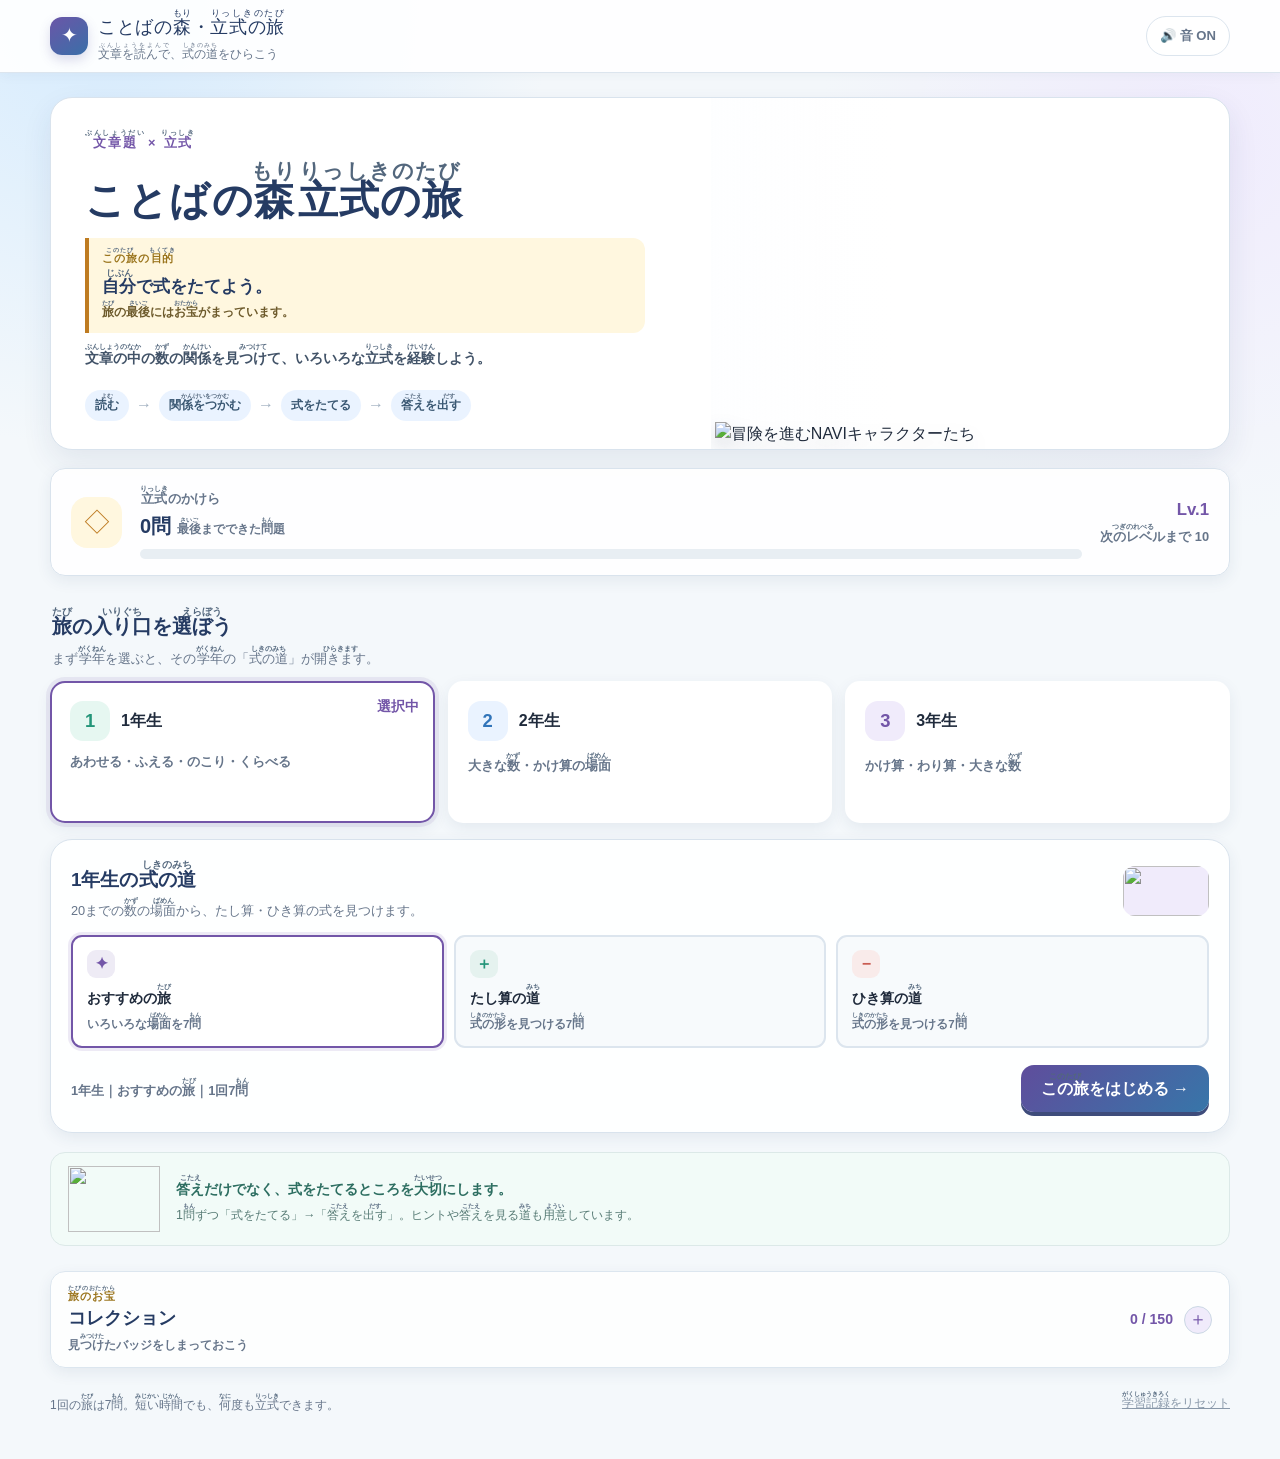
==== index.html @ eb8ca686 "Refresh start screen script cache" ====
<!DOCTYPE html>
<html lang="ja">
<head>
  <meta charset="UTF-8">
  <meta name="viewport" content="width=device-width, initial-scale=1.0">
  <meta name="description" content="文章題を読んで式をたてる、小学生向け算数Web教材">
  <title>ことばの森｜文章題の立式</title>
  <link rel="stylesheet" href="styles.css?v=20261022-8">
</head>
<body>
  <header class="portal-header">
    <div class="portal-header-inner">
      <div class="brand">
        <span class="brand-mark" aria-hidden="true">✦</span>
        <div>
          <p class="brand-title">ことばの森・立式の旅</p>
          <p class="brand-subtitle">文章を読んで、式の道をひらこう</p>
        </div>
      </div>
      <span class="header-spacer"></span>
      <button class="sound-button" id="sound-toggle" type="button" aria-label="音の設定">🔊 音 ON</button>
    </div>
  </header>

  <main class="portal-main">
    <section class="hero" aria-labelledby="hero-title">
      <div class="hero-copy">
        <p class="eyebrow">文章題 × 立式</p>
        <h1 class="hero-title" id="hero-title">ことばの森<br>立式の旅</h1>
        <div class="journey-purpose">
          <span>この旅の目的</span>
          <strong>自分で式をたてよう。</strong>
          <small>旅の最後にはお宝がまっています。</small>
        </div>
        <p class="hero-lead">文章の中の数の関係を見つけて、いろいろな立式を経験しよう。</p>
        <div class="flow" aria-label="学習の流れ">
          <span class="flow-step">読む</span>
          <span class="flow-arrow" aria-hidden="true">→</span>
          <span class="flow-step">関係をつかむ</span>
          <span class="flow-arrow" aria-hidden="true">→</span>
          <span class="flow-step">式をたてる</span>
          <span class="flow-arrow" aria-hidden="true">→</span>
          <span class="flow-step">答えを出す</span>
        </div>
      </div>
      <div class="hero-art" aria-label="冒険を進むNAVIキャラクターたち">
        <img id="hero-art-img" src="https://tt-sensei.github.io/navi-character-/assets/web/fantasy/groups/group-fantasy-adventure.webp" alt="冒険を進むNAVIキャラクターたち">
      </div>
    </section>

    <section class="progress-card" aria-label="学習記録">
      <div class="progress-emblem" aria-hidden="true">◇</div>
      <div>
        <p class="progress-title">立式のかけら</p>
        <p class="progress-number"><span id="solved-count">0</span>問 <small>最後までできた問題</small></p>
        <div class="progress-track" aria-hidden="true"><div class="progress-fill" id="exp-fill"></div></div>
      </div>
      <div class="progress-side"><strong id="level-label">Lv.1</strong><span id="exp-label">次のレベルまで 10</span></div>
    </section>

    <section aria-labelledby="grade-heading">
      <div class="section-heading">
        <div>
          <h2 id="grade-heading">旅の入り口を選ぼう</h2>
          <p>まず学年を選ぶと、その学年の「式の道」が開きます。</p>
        </div>
      </div>
      <div class="grade-grid" id="grade-grid"></div>
      <div class="route-panel" id="route-panel" aria-live="polite"></div>
    </section>

    <section class="journey-note" aria-label="この教材の使い方">
      <img src="https://tt-sensei.github.io/navi-character-/assets/web/fantasy/groups/group-fantasy-training.webp" alt="" aria-hidden="true">
      <div>
        <strong>答えだけでなく、式をたてるところを大切にします。</strong>
        <span>1問ずつ「式をたてる」→「答えを出す」。ヒントや答えを見る道も用意しています。</span>
      </div>
    </section>

    <details class="collection-section" id="collection-section">
      <summary class="collection-summary" id="collection-heading">
        <span class="collection-summary-main">
          <span class="collection-kicker">旅のお宝</span>
          <span class="collection-summary-title">コレクション</span>
          <span class="collection-summary-note">見つけたバッジをしまっておこう</span>
        </span>
        <span class="collection-summary-side">
          <strong class="collection-count"><span id="collection-count">0</span> / <span id="collection-total">150</span></strong>
          <span class="collection-toggle" aria-hidden="true">＋</span>
        </span>
      </summary>
      <div class="collection-content">
        <p class="collection-description">7問の旅をゴールすると、バッジを1つ見つけます。</p>
        <div class="collection-grid" id="collection-grid" aria-live="polite"></div>
      </div>
    </details>

    <footer class="portal-footer">
      <span>1回の旅は7問。短い時間でも、何度も立式できます。</span>
      <button class="danger-link" id="reset-progress" type="button">学習記録をリセット</button>
    </footer>
  </main>

  <script type="module" src="index.js?v=20261022-10"></script>
</body>
</html>
---- styles.css ----
@import url("https://tt-sensei.github.io/edu-effects/css/edu-effects-library.css");

:root {
  --ink: #202b3c;
  --muted: #66758a;
  --line: #dce5ee;
  --paper: #ffffff;
  --paper-soft: #f7fafc;
  --sky: #eaf5ff;
  --navy: #253b63;
  --violet: #7356a8;
  --violet-soft: #f0ebfb;
  --mint: #249579;
  --mint-soft: #e6f7f1;
  --coral: #c95c52;
  --coral-soft: #fff0ee;
  --amber: #be7b21;
  --amber-soft: #fff7df;
  --blue: #3174b9;
  --blue-soft: #eaf3ff;
  --shadow: 0 12px 30px rgba(37, 59, 99, 0.09);
  --shadow-small: 0 5px 15px rgba(37, 59, 99, 0.08);
  --radius-lg: 22px;
  --radius-md: 15px;
  --radius-sm: 11px;
}

* {
  box-sizing: border-box;
}

html {
  min-width: 320px;
  background: #f3f7fa;
}

body {
  margin: 0;
  min-height: 100vh;
  color: var(--ink);
  background:
    radial-gradient(circle at 8% 0%, rgba(197, 228, 255, 0.66), transparent 28rem),
    radial-gradient(circle at 94% 10%, rgba(235, 222, 255, 0.48), transparent 24rem),
    #f4f8fb;
  font-family: "Yu Gothic", "Hiragino Kaku Gothic ProN", Meiryo, sans-serif;
  line-height: 1.55;
}

button,
input {
  font: inherit;
}

button,
a {
  -webkit-tap-highlight-color: transparent;
}

button {
  cursor: pointer;
}

button:focus-visible,
a:focus-visible,
input:focus-visible {
  outline: 3px solid rgba(49, 116, 185, 0.45);
  outline-offset: 3px;
}

img {
  max-width: 100%;
}

.is-hidden {
  display: none !important;
}

.visually-hidden {
  position: absolute !important;
  width: 1px !important;
  height: 1px !important;
  padding: 0 !important;
  margin: -1px !important;
  overflow: hidden !important;
  clip: rect(0, 0, 0, 0) !important;
  white-space: nowrap !important;
  border: 0 !important;
}

/* 共通ヘッダー */
.portal-header,
.quest-header {
  position: relative;
  z-index: 2;
  background: rgba(255, 255, 255, 0.93);
  border-bottom: 1px solid var(--line);
  box-shadow: 0 2px 12px rgba(37, 59, 99, 0.05);
}

.portal-header-inner,
.quest-header-inner {
  width: min(1180px, calc(100% - 28px));
  margin: 0 auto;
  min-height: 72px;
  display: flex;
  align-items: center;
  gap: 18px;
}

.brand {
  display: flex;
  align-items: center;
  gap: 10px;
  color: var(--navy);
}

.brand-mark {
  width: 38px;
  height: 38px;
  display: grid;
  place-items: center;
  border-radius: 12px;
  color: #fff;
  background: linear-gradient(145deg, #6b56a8, #3a6fa8);
  box-shadow: 0 5px 12px rgba(80, 73, 157, 0.2);
  font-size: 1.25rem;
}

.brand-title {
  margin: 0;
  font-size: 1.12rem;
  letter-spacing: 0.04em;
}

.brand-subtitle {
  margin: 1px 0 0;
  color: var(--muted);
  font-size: 0.72rem;
}

.header-spacer {
  flex: 1;
}

.sound-button,
.text-link-button {
  display: inline-flex;
  align-items: center;
  justify-content: center;
  min-height: 40px;
  border: 1px solid var(--line);
  border-radius: 999px;
  padding: 7px 13px;
  color: var(--muted);
  background: #fff;
  font-size: 0.82rem;
  font-weight: 700;
}

.sound-button:hover,
.text-link-button:hover {
  border-color: #a8bfd9;
  color: var(--navy);
  background: var(--blue-soft);
}

/* トップ */
.portal-main {
  width: min(1180px, calc(100% - 28px));
  margin: 0 auto;
  padding: 24px 0 42px;
}

.hero {
  min-height: 270px;
  display: grid;
  grid-template-columns: minmax(0, 1.12fr) minmax(310px, 0.88fr);
  overflow: hidden;
  border: 1px solid #d9e3ed;
  border-radius: var(--radius-lg);
  background: var(--paper);
  box-shadow: var(--shadow);
}

.hero-copy {
  padding: 31px 34px 28px;
  align-self: center;
}

.eyebrow {
  margin: 0 0 8px;
  color: var(--violet);
  font-size: 0.8rem;
  font-weight: 900;
  letter-spacing: 0.13em;
}

.hero-title {
  margin: 0;
  color: var(--navy);
  font-size: clamp(1.8rem, 3.1vw, 2.65rem);
  line-height: 1.25;
  letter-spacing: 0.03em;
}

.journey-purpose {
  display: grid;
  gap: 1px;
  max-width: 560px;
  margin-top: 13px;
  padding: 9px 13px 10px;
  border-left: 4px solid var(--amber);
  border-radius: 0 12px 12px 0;
  background: var(--amber-soft);
}

.journey-purpose span {
  color: #9a741c;
  font-size: 0.7rem;
  font-weight: 900;
  letter-spacing: 0.08em;
}

.journey-purpose strong {
  color: var(--navy);
  font-size: 1.05rem;
  line-height: 1.35;
}

.journey-purpose small {
  color: #6d5a2b;
  font-size: 0.78rem;
  font-weight: 800;
}

.hero-lead {
  max-width: 600px;
  margin: 10px 0 0;
  color: #425368;
  font-size: 0.9rem;
  font-weight: 700;
}

.flow {
  display: flex;
  flex-wrap: wrap;
  align-items: center;
  gap: 7px;
  margin-top: 21px;
}

.flow-step {
  padding: 6px 10px;
  border-radius: 999px;
  color: #3a5873;
  background: var(--blue-soft);
  font-size: 0.78rem;
  font-weight: 800;
}

.flow-arrow {
  color: #a1b0c0;
  font-weight: 900;
}

.hero-art {
  position: relative;
  min-height: 270px;
  display: grid;
  place-items: end center;
  overflow: hidden;
  background:
    linear-gradient(90deg, rgba(255, 255, 255, 0.18), transparent 28%),
    url("https://tt-sensei.github.io/navi-character-/assets/web/fantasy/backgrounds/forest.webp") center / cover;
}

.hero-art::after {
  content: "";
  position: absolute;
  inset: 0;
  background: linear-gradient(90deg, rgba(250, 252, 255, 0.3), transparent 36%);
  pointer-events: none;
}

.hero-art img {
  position: relative;
  z-index: 1;
  width: min(100%, 510px);
  height: auto;
  margin: 0 auto 3px;
  object-fit: contain;
  filter: drop-shadow(0 9px 9px rgba(41, 58, 85, 0.18));
}

.progress-card {
  display: grid;
  grid-template-columns: auto minmax(0, 1fr) auto;
  align-items: center;
  gap: 18px;
  margin-top: 18px;
  padding: 16px 20px;
  border: 1px solid #d9e3ed;
  border-radius: var(--radius-md);
  background: rgba(255, 255, 255, 0.93);
  box-shadow: var(--shadow-small);
}

.progress-emblem {
  width: 51px;
  height: 51px;
  display: grid;
  place-items: center;
  border-radius: 16px;
  color: var(--amber);
  background: var(--amber-soft);
  font-size: 1.65rem;
}

.progress-title {
  margin: 0;
  font-size: 0.82rem;
  color: var(--muted);
  font-weight: 800;
}

.progress-number {
  margin: 1px 0 0;
  color: var(--navy);
  font-size: 1.25rem;
  font-weight: 900;
}

.progress-number small {
  color: var(--muted);
  font-size: 0.75rem;
  font-weight: 700;
}

.progress-track {
  height: 10px;
  margin-top: 7px;
  overflow: hidden;
  border-radius: 99px;
  background: #e8eef3;
}

.progress-fill {
  height: 100%;
  width: 0;
  border-radius: inherit;
  background: linear-gradient(90deg, #57b995, #6f9ddb);
  transition: width 0.35s ease;
}

.progress-side {
  min-width: 104px;
  color: var(--muted);
  text-align: right;
  font-size: 0.8rem;
  font-weight: 700;
}

.progress-side strong {
  display: block;
  color: var(--violet);
  font-size: 1.05rem;
}

.collection-section {
  margin-top: 25px;
  overflow: hidden;
  border: 1px solid #dce6ef;
  border-radius: var(--radius-md);
  background: rgba(255, 255, 255, 0.86);
  box-shadow: var(--shadow-small);
}

.collection-summary {
  display: flex;
  align-items: center;
  justify-content: space-between;
  gap: 15px;
  min-height: 72px;
  padding: 13px 17px;
  cursor: pointer;
  list-style: none;
  user-select: none;
}

.collection-summary::-webkit-details-marker {
  display: none;
}

.collection-summary::marker {
  content: "";
}

.collection-summary:hover {
  background: #fbfdff;
}

.collection-summary-main {
  display: grid;
  min-width: 0;
}

.collection-kicker {
  color: #9a741c;
  font-size: 0.68rem;
  font-weight: 900;
  letter-spacing: 0.08em;
}

.collection-summary-title {
  color: var(--navy);
  font-size: 1.12rem;
  font-weight: 900;
}

.collection-summary-note {
  overflow: hidden;
  color: var(--muted);
  font-size: 0.74rem;
  font-weight: 700;
  text-overflow: ellipsis;
  white-space: nowrap;
}

.collection-summary-side {
  display: inline-flex;
  align-items: center;
  flex: 0 0 auto;
  gap: 11px;
}

.collection-count {
  color: var(--violet);
  font-size: 0.88rem;
  white-space: nowrap;
}

.collection-toggle {
  display: grid;
  width: 28px;
  height: 28px;
  place-items: center;
  border: 1px solid #cbd8e4;
  border-radius: 50%;
  color: var(--violet);
  background: var(--violet-soft);
  font-size: 1.1rem;
  line-height: 1;
  transition: transform 0.18s ease, background 0.18s ease;
}

.collection-section[open] .collection-toggle {
  transform: rotate(45deg);
  background: #fff;
}

.collection-content {
  padding: 0 14px 14px;
  border-top: 1px solid #e6edf3;
}

.collection-description {
  margin: 11px 3px 0;
  color: var(--muted);
  font-size: 0.78rem;
  font-weight: 700;
}

.collection-grid {
  display: grid;
  grid-template-columns: repeat(10, minmax(0, 1fr));
  gap: 8px;
  max-height: 410px;
  overflow: auto;
  padding: 10px;
  border: 1px solid #dce6ef;
  border-radius: var(--radius-md);
  background: rgba(255, 255, 255, 0.72);
}

.collection-badge-card {
  min-width: 0;
  padding: 5px 3px 6px;
  border: 1px solid transparent;
  border-radius: 10px;
  background: rgba(255, 255, 255, 0.8);
  text-align: center;
}

.collection-badge-card.is-found {
  border-color: #ead99a;
  background: #fffdf4;
}

.collection-badge-frame {
  display: grid;
  width: 100%;
  aspect-ratio: 1;
  place-items: center;
  border-radius: 50%;
  color: #bdc8d2;
  background: #edf2f6;
  font-size: 1.25rem;
  font-weight: 900;
}

.collection-badge-card.is-found .collection-badge-frame {
  background: #fff7d9;
}

.collection-badge-frame img {
  width: 100%;
  height: 100%;
  object-fit: contain;
}

.collection-badge-card strong,
.collection-badge-card small {
  display: block;
  overflow: hidden;
  text-overflow: ellipsis;
  white-space: nowrap;
}

.collection-badge-card strong {
  margin-top: 4px;
  color: var(--navy);
  font-size: 0.67rem;
}

.collection-badge-card small {
  margin-top: 1px;
  color: var(--muted);
  font-size: 0.57rem;
  font-weight: 800;
}

.section-heading {
  display: flex;
  align-items: end;
  justify-content: space-between;
  gap: 15px;
  margin: 30px 2px 12px;
}

.section-heading h2 {
  margin: 0;
  color: var(--navy);
  font-size: 1.25rem;
}

.section-heading p {
  margin: 3px 0 0;
  color: var(--muted);
  font-size: 0.82rem;
}

.grade-grid {
  display: grid;
  grid-template-columns: repeat(3, minmax(0, 1fr));
  gap: 13px;
}

.grade-card {
  position: relative;
  display: flex;
  flex-direction: column;
  min-height: 142px;
  padding: 18px;
  border: 2px solid transparent;
  border-radius: var(--radius-md);
  color: var(--ink);
  background: #fff;
  box-shadow: var(--shadow-small);
  text-align: left;
  transition: transform 0.16s ease, border-color 0.16s ease, box-shadow 0.16s ease;
}

.grade-card:hover {
  transform: translateY(-2px);
  box-shadow: var(--shadow);
}

.grade-card.is-selected {
  border-color: var(--violet);
  box-shadow: 0 0 0 4px rgba(115, 86, 168, 0.1), var(--shadow-small);
}

.grade-card[data-color="mint"] .grade-number {
  color: var(--mint);
  background: var(--mint-soft);
}

.grade-card[data-color="blue"] .grade-number {
  color: var(--blue);
  background: var(--blue-soft);
}

.grade-card[data-color="violet"] .grade-number {
  color: var(--violet);
  background: var(--violet-soft);
}

.grade-top {
  display: flex;
  align-items: center;
  gap: 11px;
}

.grade-number {
  width: 40px;
  height: 40px;
  display: grid;
  place-items: center;
  border-radius: 13px;
  font-size: 1.15rem;
  font-weight: 900;
}

.grade-card h3 {
  margin: 0;
  font-size: 1.1rem;
}

.grade-card p {
  margin: 11px 0 0;
  color: var(--muted);
  font-size: 0.82rem;
  font-weight: 700;
}

.grade-check {
  position: absolute;
  top: 13px;
  right: 14px;
  color: var(--violet);
  font-size: 0.85rem;
  font-weight: 900;
  opacity: 0;
}

.grade-card.is-selected .grade-check {
  opacity: 1;
}

.route-panel {
  margin-top: 16px;
  padding: 20px;
  border: 1px solid #d9e3ed;
  border-radius: var(--radius-lg);
  background: rgba(255, 255, 255, 0.94);
  box-shadow: var(--shadow-small);
}

.route-panel-head {
  display: flex;
  align-items: center;
  justify-content: space-between;
  gap: 18px;
  margin-bottom: 14px;
}

.route-panel-head h2 {
  margin: 0;
  color: var(--navy);
  font-size: 1.18rem;
}

.route-panel-head p {
  margin: 3px 0 0;
  color: var(--muted);
  font-size: 0.8rem;
}

.route-map-mark {
  flex: 0 0 auto;
  width: 86px;
  height: 50px;
  overflow: hidden;
  border-radius: 12px;
  background: var(--violet-soft);
}

.route-map-mark img {
  width: 100%;
  height: 100%;
  object-fit: contain;
}

.route-grid {
  display: grid;
  grid-template-columns: repeat(3, minmax(0, 1fr));
  gap: 10px;
}

.route-card {
  min-height: 87px;
  padding: 13px 14px;
  border: 2px solid var(--line);
  border-radius: var(--radius-sm);
  color: var(--ink);
  background: var(--paper-soft);
  text-align: left;
  transition: border-color 0.15s ease, background 0.15s ease, transform 0.15s ease;
}

.route-card:hover {
  transform: translateY(-1px);
  border-color: #b9c9da;
}

.route-card.is-selected {
  border-color: var(--route-color, var(--violet));
  background: #fff;
  box-shadow: 0 0 0 3px color-mix(in srgb, var(--route-color, var(--violet)) 12%, transparent);
}

.route-card[data-color="mint"] { --route-color: var(--mint); }
.route-card[data-color="coral"] { --route-color: var(--coral); }
.route-card[data-color="violet"] { --route-color: var(--violet); }
.route-card[data-color="amber"] { --route-color: var(--amber); }
.route-card[data-color="blue"] { --route-color: var(--blue); }

.route-icon {
  display: inline-grid;
  width: 28px;
  height: 28px;
  place-items: center;
  margin-bottom: 5px;
  border-radius: 9px;
  color: var(--route-color, var(--violet));
  background: color-mix(in srgb, var(--route-color, var(--violet)) 12%, white);
  font-size: 1rem;
  font-weight: 900;
}

.route-card strong {
  display: block;
  font-size: 0.9rem;
}

.route-card small {
  display: block;
  margin-top: 2px;
  color: var(--muted);
  font-size: 0.72rem;
  font-weight: 700;
}

.route-actions {
  display: flex;
  align-items: center;
  justify-content: space-between;
  gap: 12px;
  margin-top: 17px;
}

.route-selected-note {
  color: var(--muted);
  font-size: 0.8rem;
  font-weight: 700;
}

.primary-button,
.secondary-button {
  min-height: 47px;
  border-radius: 13px;
  padding: 10px 20px;
  font-weight: 900;
  transition: transform 0.12s ease, box-shadow 0.12s ease, opacity 0.12s ease;
}

.primary-button {
  border: 0;
  color: #fff;
  background: linear-gradient(135deg, #5f4d9c, #3776a9);
  box-shadow: 0 4px 0 #3e4c7b;
}

.primary-button:hover {
  box-shadow: 0 6px 12px rgba(64, 78, 138, 0.22);
}

.primary-button:active,
.secondary-button:active {
  transform: translateY(2px);
}

.secondary-button {
  border: 1px solid var(--line);
  color: var(--navy);
  background: #fff;
}

.secondary-button:hover {
  border-color: #a8bfd9;
  background: var(--blue-soft);
}

.journey-note {
  display: grid;
  grid-template-columns: auto 1fr;
  align-items: center;
  gap: 16px;
  margin-top: 19px;
  padding: 13px 17px;
  border: 1px solid #dce9e8;
  border-radius: var(--radius-md);
  background: #f2fbf8;
}

.journey-note img {
  width: 92px;
  height: 66px;
  object-fit: contain;
}

.journey-note strong {
  display: block;
  color: #2d6e61;
  font-size: 0.9rem;
}

.journey-note span {
  display: block;
  margin-top: 2px;
  color: #577b75;
  font-size: 0.78rem;
}

.portal-footer {
  display: flex;
  align-items: center;
  justify-content: space-between;
  gap: 15px;
  margin-top: 22px;
  color: var(--muted);
  font-size: 0.75rem;
}

.empty-state {
  width: min(680px, 100%);
  margin: 30px auto;
}

.empty-state .secondary-button {
  display: inline-flex;
  margin-top: 18px;
  color: var(--navy);
  text-decoration: none;
}

.danger-link {
  border: 0;
  padding: 4px 0;
  color: #8998a9;
  background: transparent;
  font-size: 0.75rem;
  text-decoration: underline;
}

.danger-link:hover {
  color: var(--coral);
}

/* 問題画面 */
.quest-page {
  background:
    radial-gradient(circle at 8% 3%, rgba(208, 236, 255, 0.58), transparent 23rem),
    #f4f8fb;
}

.quest-header-inner {
  min-height: 65px;
}

.quest-home {
  display: inline-grid;
  width: 40px;
  height: 40px;
  place-items: center;
  flex: 0 0 auto;
  border: 1px solid var(--line);
  border-radius: 12px;
  color: var(--navy);
  background: #fff;
  text-decoration: none;
  font-size: 1.1rem;
}

.quest-home:hover {
  background: var(--blue-soft);
}

.quest-heading {
  min-width: 0;
}

.quest-heading .eyebrow {
  margin: 0;
  font-size: 0.66rem;
}

.quest-heading h1 {
  margin: 0;
  color: var(--navy);
  font-size: 1.05rem;
  line-height: 1.25;
}

.quest-progress {
  display: flex;
  align-items: center;
  gap: 10px;
  margin-left: auto;
}

.quest-progress-label {
  color: var(--muted);
  font-size: 0.77rem;
  font-weight: 900;
  white-space: nowrap;
}

.quest-progress-track {
  width: 130px;
  height: 8px;
  overflow: hidden;
  border-radius: 99px;
  background: #e5ebf1;
}

.quest-progress-fill {
  width: 0;
  height: 100%;
  border-radius: inherit;
  background: linear-gradient(90deg, #66b9a0, #6c80bd);
  transition: width 0.25s ease;
}

.quest-main {
  width: min(1180px, calc(100% - 28px));
  margin: 0 auto;
  padding: 17px 0 30px;
}

.quest-layout {
  display: grid;
  grid-template-columns: minmax(0, 1.07fr) minmax(380px, 0.93fr);
  align-items: start;
  gap: 17px;
}

.problem-column,
.work-column {
  min-width: 0;
}

.scene-card {
  position: relative;
  min-height: 455px;
  overflow: hidden;
  padding: 16px;
  border: 1px solid #d7e2ec;
  border-radius: var(--radius-lg);
  background: #edf4f8;
  box-shadow: var(--shadow);
}

.scene-backdrop {
  position: absolute;
  inset: 0;
  background: center / cover no-repeat;
  opacity: 0.72;
}

.scene-backdrop::after {
  content: "";
  position: absolute;
  inset: 0;
  background: linear-gradient(180deg, rgba(245, 250, 255, 0.2), rgba(245, 250, 255, 0.82) 68%, rgba(245, 250, 255, 0.95));
}

.scene-content {
  position: relative;
  z-index: 1;
  display: flex;
  min-height: 421px;
  flex-direction: column;
}

.scene-top {
  display: flex;
  align-items: center;
  justify-content: space-between;
  gap: 10px;
}

.stage-pill,
.type-pill {
  display: inline-flex;
  align-items: center;
  min-height: 28px;
  padding: 4px 10px;
  border-radius: 999px;
  color: var(--navy);
  background: rgba(255, 255, 255, 0.86);
  box-shadow: 0 2px 6px rgba(37, 59, 99, 0.08);
  font-size: 0.75rem;
  font-weight: 900;
}

.type-pill {
  color: var(--violet);
}

.read-label {
  margin: auto 0 6px;
  color: #4c6173;
  font-size: 0.77rem;
  font-weight: 900;
  letter-spacing: 0.05em;
}

.problem-copy {
  padding: 21px 22px 22px;
  border: 1px solid rgba(218, 228, 237, 0.94);
  border-radius: 17px;
  background: rgba(255, 255, 255, 0.95);
  box-shadow: 0 7px 18px rgba(37, 59, 99, 0.09);
}

.problem-copy h2 {
  margin: 0;
  color: var(--muted);
  font-size: 0.76rem;
  letter-spacing: 0.07em;
}

.question-text {
  margin: 12px 0 0;
  color: var(--ink);
  font-size: clamp(1.15rem, 2.05vw, 1.55rem);
  font-weight: 900;
  line-height: 1.85;
  letter-spacing: 0.02em;
  white-space: pre-wrap;
}

.scene-tip {
  margin: 13px 2px 0;
  color: #63778b;
  font-size: 0.78rem;
  font-weight: 700;
}

.navi-help-card {
  display: grid;
  grid-template-columns: 116px minmax(0, 1fr);
  align-items: center;
  gap: 13px;
  min-height: 124px;
  margin-top: 12px;
  padding: 7px 15px 7px 7px;
  border: 1px solid #dce6ef;
  border-radius: var(--radius-md);
  background: linear-gradient(110deg, rgba(255, 255, 255, 0.96), rgba(245, 241, 255, 0.96));
  box-shadow: var(--shadow-small);
}

.navi-help-card img {
  width: 116px;
  height: 116px;
  align-self: center;
  object-fit: contain;
}

.navi-help-copy {
  min-width: 0;
}

.navi-help-copy small {
  display: block;
  color: var(--violet);
  font-size: 0.68rem;
  font-weight: 900;
  letter-spacing: 0.08em;
}

.navi-help-copy p {
  margin: 2px 0 0;
  color: #41556a;
  font-size: 0.82rem;
  font-weight: 800;
}

.hint-trigger {
  display: inline-flex;
  align-items: center;
  gap: 7px;
  min-height: 38px;
  margin-top: 8px;
  padding: 7px 13px 7px 9px;
  border: 2px solid #d9b34e;
  border-radius: 999px;
  color: #654d15;
  background: #fff5cd;
  box-shadow: 0 4px 0 #ecd990;
  font-size: 0.82rem;
  font-weight: 900;
  cursor: pointer;
  transition: transform 140ms ease, box-shadow 140ms ease, background 140ms ease;
}

.hint-trigger:hover {
  background: #ffefb4;
  transform: translateY(-1px);
  box-shadow: 0 5px 0 #ecd990;
}

.hint-trigger:active {
  transform: translateY(2px);
  box-shadow: 0 2px 0 #ecd990;
}

.hint-trigger:focus-visible {
  outline: 3px solid rgba(73, 111, 190, 0.4);
  outline-offset: 3px;
}

.hint-trigger-icon {
  display: inline-grid;
  width: 24px;
  height: 24px;
  place-items: center;
  border-radius: 50%;
  background: #fff;
  font-size: 0.92rem;
}

.hint-trigger strong {
  color: #8b5f0f;
  font-size: 0.98rem;
}

.hint-trigger > span:last-child {
  color: #7b6a3d;
  font-size: 0.7rem;
  font-weight: 800;
}

.step-card {
  padding: 17px 18px;
  border: 2px solid #dce5ee;
  border-radius: var(--radius-md);
  background: #fff;
  box-shadow: var(--shadow-small);
}

.step-card + .step-card {
  margin-top: 11px;
}

.step-card.is-active {
  border-color: #9b89ca;
}

.step-card.is-done {
  border-color: #7fc6ad;
  background: #fbfffd;
}

.step-card.is-locked {
  opacity: 0.56;
}

.step-head {
  display: flex;
  align-items: center;
  gap: 10px;
}

.step-number {
  width: 30px;
  height: 30px;
  display: grid;
  place-items: center;
  border-radius: 10px;
  color: var(--violet);
  background: var(--violet-soft);
  font-size: 0.85rem;
  font-weight: 900;
}

.step-card.is-done .step-number {
  color: var(--mint);
  background: var(--mint-soft);
}

.step-head h2 {
  margin: 0;
  color: var(--navy);
  font-size: 1rem;
}

.step-head p {
  margin: 1px 0 0;
  color: var(--muted);
  font-size: 0.74rem;
  font-weight: 700;
}

.formula-builder {
  display: grid;
  grid-template-columns: minmax(85px, 1fr) minmax(150px, 1.55fr) minmax(85px, 1fr);
  align-items: center;
  gap: 10px;
  margin-top: 15px;
}

.number-input,
.answer-input {
  width: 100%;
  min-width: 0;
  min-height: 52px;
  border: 2px solid #cbd8e4;
  border-radius: 12px;
  color: var(--navy);
  background: #fff;
  font-size: 1.45rem;
  font-weight: 900;
  text-align: center;
}

.number-input::placeholder,
.answer-input::placeholder {
  color: #b5c1cc;
}

.number-input:disabled {
  color: #3e6d5e;
  border-color: #a9d9c7;
  background: #f1fbf6;
}

.operator-grid {
  display: grid;
  grid-template-columns: repeat(4, minmax(0, 1fr));
  gap: 6px;
}

.operator-button {
  min-height: 43px;
  border: 2px solid #d4deea;
  border-radius: 10px;
  color: var(--navy);
  background: var(--paper-soft);
  font-size: 1.2rem;
  font-weight: 900;
}

.operator-button:hover {
  border-color: #a9bbd1;
  background: var(--blue-soft);
}

.operator-button.is-selected {
  border-color: var(--violet);
  color: #fff;
  background: var(--violet);
}

.operator-button:disabled {
  cursor: default;
}

.formula-equals {
  margin: 12px 0 0;
  color: var(--muted);
  font-size: 0.78rem;
  font-weight: 800;
}

.formula-answer-view {
  display: inline-flex;
  align-items: center;
  gap: 7px;
  margin-top: 6px;
  padding: 7px 10px;
  border-radius: 9px;
  color: var(--navy);
  background: #f4f7fb;
  font-size: 1.05rem;
  font-weight: 900;
}

.step-action {
  width: 100%;
  min-height: 46px;
  margin-top: 13px;
  border: 0;
  border-radius: 12px;
  color: #fff;
  background: linear-gradient(135deg, #5d4a98, #3976a8);
  box-shadow: 0 3px 0 #3e4c7b;
  font-weight: 900;
}

.step-action:hover {
  filter: brightness(1.04);
}

.step-action:active {
  transform: translateY(2px);
  box-shadow: 0 1px 0 #3e4c7b;
}

.answer-row {
  display: grid;
  grid-template-columns: 1fr auto;
  align-items: center;
  gap: 10px;
  margin-top: 14px;
}

.answer-row .answer-input {
  text-align: left;
  padding: 0 14px;
}

.answer-row .step-action {
  width: auto;
  min-width: 128px;
  margin-top: 0;
}

.answer-help-trigger {
  display: block;
  width: 100%;
  margin-top: 10px;
  padding: 9px 12px;
  border: 1px dashed #9b89ca;
  border-radius: 10px;
  color: #65518d;
  background: #f7f3ff;
  font-size: 0.78rem;
  font-weight: 900;
  cursor: pointer;
}

.answer-help-trigger:hover {
  background: #eee8ff;
}

.answer-help-trigger:focus-visible {
  outline: 3px solid rgba(73, 111, 190, 0.4);
  outline-offset: 2px;
}

.feedback {
  min-height: 0;
  margin-top: 11px;
  padding: 0;
  border-radius: 11px;
  font-size: 0.84rem;
  font-weight: 900;
}

.feedback:not(:empty) {
  padding: 10px 12px;
}

.feedback.correct {
  color: #236c54;
  background: var(--mint-soft);
}

.feedback.wrong {
  color: #a74640;
  background: var(--coral-soft);
}

.feedback.info {
  color: #6a5b26;
  background: var(--amber-soft);
}

.hint-box {
  margin-top: 10px;
  padding: 12px;
  border: 1px dashed #e0bd69;
  border-radius: 11px;
  color: #6d5a2b;
  background: #fffaf0;
  font-size: 0.8rem;
  font-weight: 700;
}

.hint-box strong {
  display: block;
  margin-bottom: 4px;
  color: #987021;
}

.hint-keywords {
  display: flex;
  flex-wrap: wrap;
  gap: 5px;
  margin-top: 6px;
}

.hint-keywords span {
  padding: 3px 7px;
  border-radius: 999px;
  color: #895f17;
  background: #ffedb9;
  font-size: 0.72rem;
}

.answer-reveal {
  margin-top: 10px;
  padding: 11px 12px;
  border-radius: 11px;
  color: #38566b;
  background: #edf6fd;
  font-size: 0.82rem;
  font-weight: 800;
}

.answer-reveal strong {
  color: var(--navy);
}

.escape-row {
  display: flex;
  align-items: center;
  justify-content: space-between;
  flex-wrap: wrap;
  gap: 7px 14px;
  margin-top: 11px;
}

.quiet-button {
  border: 0;
  padding: 6px 0;
  color: var(--muted);
  background: transparent;
  font-size: 0.76rem;
  font-weight: 800;
  text-decoration: underline;
}

.quiet-button:hover {
  color: var(--violet);
}

.session-note {
  color: var(--muted);
  font-size: 0.72rem;
  font-weight: 700;
}

/* 結果 */
.result-overlay {
  position: fixed;
  inset: 0;
  z-index: 20;
  display: grid;
  place-items: center;
  padding: 20px;
  background: rgba(31, 45, 67, 0.48);
}

.result-panel {
  width: min(560px, 100%);
  max-height: min(720px, calc(100vh - 40px));
  overflow: auto;
  padding: 23px;
  border: 1px solid #d7e1ea;
  border-radius: var(--radius-lg);
  background: #fff;
  box-shadow: 0 24px 60px rgba(22, 39, 68, 0.2);
  text-align: center;
}

.result-art {
  height: 145px;
  overflow: hidden;
  border-radius: 15px;
  background:
    url("https://tt-sensei.github.io/navi-character-/assets/web/fantasy/backgrounds/grassland.webp") center / cover;
}

.result-art img {
  width: min(100%, 370px);
  height: 100%;
  object-fit: contain;
}

.result-panel h2 {
  margin: 17px 0 3px;
  color: var(--navy);
  font-size: 1.4rem;
}

.result-panel > p {
  margin: 0;
  color: var(--muted);
  font-size: 0.84rem;
  font-weight: 700;
}

.collection-reward {
  margin: 16px 0 3px;
  padding: 11px 13px;
  border: 1px solid #ead99a;
  border-radius: 14px;
  background: linear-gradient(135deg, #fffdf1, #fff7d6);
  text-align: left;
}

.collection-reward-label {
  margin: 0 0 7px;
  color: #9a741c;
  font-size: 0.7rem;
  font-weight: 900;
  letter-spacing: 0.08em;
}

.collection-reward-content {
  display: grid;
  grid-template-columns: 88px minmax(0, 1fr);
  align-items: center;
  gap: 12px;
}

.collection-badge-large {
  display: grid;
  width: 88px;
  height: 88px;
  place-items: center;
  border-radius: 50%;
  color: #b78b25;
  background: #fff;
  box-shadow: 0 4px 12px rgba(154, 116, 28, 0.16);
  font-size: 2rem;
  font-weight: 900;
}

.collection-badge-large img {
  width: 100%;
  height: 100%;
  object-fit: contain;
}

.collection-reward-content strong {
  display: block;
  color: var(--navy);
  font-size: 1rem;
}

.collection-reward-content p {
  margin: 4px 0 0;
  color: #6d5a2b;
  font-size: 0.76rem;
  font-weight: 800;
  line-height: 1.55;
}

.result-stats {
  display: grid;
  grid-template-columns: repeat(3, 1fr);
  gap: 8px;
  margin: 17px 0;
}

.result-stat {
  padding: 10px 5px;
  border-radius: 11px;
  background: var(--paper-soft);
}

.result-stat strong {
  display: block;
  color: var(--violet);
  font-size: 1.3rem;
}

.result-stat span {
  color: var(--muted);
  font-size: 0.7rem;
  font-weight: 800;
}

.result-message {
  margin: 0 0 15px;
  padding: 10px 12px;
  border-radius: 10px;
  color: #3d5c70;
  background: var(--blue-soft);
  font-size: 0.8rem;
  font-weight: 800;
}

.result-actions {
  display: grid;
  grid-template-columns: 1fr 1fr;
  gap: 9px;
}

@media (max-width: 900px) {
  .hero {
    grid-template-columns: minmax(0, 1fr) minmax(270px, 0.8fr);
  }

  .hero-copy {
    padding: 25px 25px 23px;
  }

  .quest-layout {
    grid-template-columns: minmax(0, 1fr) minmax(350px, 0.92fr);
  }

  .scene-card {
    min-height: 440px;
  }
}

@media (max-width: 760px) {
  .portal-header-inner,
  .quest-header-inner,
  .portal-main,
  .quest-main {
    width: min(100% - 20px, 620px);
  }

  .portal-header-inner,
  .quest-header-inner {
    min-height: 62px;
    gap: 10px;
  }

  .brand-subtitle {
    display: none;
  }

  .hero {
    display: block;
  }

  .hero-copy {
    padding: 23px 21px 21px;
  }

  .hero-art {
    min-height: 174px;
  }

  .hero-art img {
    width: min(100%, 350px);
  }

  .progress-card {
    grid-template-columns: auto minmax(0, 1fr);
    gap: 12px;
    padding: 13px 14px;
  }

  .progress-side {
    grid-column: 2;
    min-width: 0;
    text-align: left;
  }

  .grade-grid,
  .route-grid {
    grid-template-columns: 1fr;
  }

  .collection-grid {
    grid-template-columns: repeat(5, minmax(0, 1fr));
    max-height: 360px;
  }

  .grade-card {
    min-height: 102px;
  }

  .route-panel-head {
    align-items: start;
  }

  .route-map-mark {
    width: 72px;
    height: 43px;
  }

  .route-actions {
    align-items: stretch;
    flex-direction: column;
  }

  .route-actions .primary-button {
    width: 100%;
  }

  .journey-note {
    grid-template-columns: 72px 1fr;
  }

  .journey-note img {
    width: 72px;
  }

  .portal-footer {
    align-items: flex-start;
    flex-direction: column;
  }

  .quest-progress {
    gap: 6px;
  }

  .quest-progress-track {
    width: 76px;
  }

  .quest-heading h1 {
    font-size: 0.9rem;
  }

  .quest-main {
    padding-top: 10px;
  }

  .quest-layout {
    grid-template-columns: 1fr;
    gap: 11px;
  }

  .scene-card {
    min-height: 350px;
    padding: 12px;
  }

  .scene-content {
    min-height: 326px;
  }

  .problem-copy {
    padding: 16px 15px 17px;
  }

  .question-text {
    font-size: 1.1rem;
    line-height: 1.7;
  }

  .formula-builder {
    grid-template-columns: minmax(69px, 1fr) minmax(126px, 1.55fr) minmax(69px, 1fr);
    gap: 6px;
  }

  .number-input,
  .answer-input {
    min-height: 49px;
    font-size: 1.25rem;
  }

  .operator-button {
    min-height: 39px;
  }
}

@media (max-width: 440px) {
  .brand-title {
    font-size: 0.95rem;
  }

  .sound-button {
    min-height: 36px;
    padding: 5px 9px;
    font-size: 0.72rem;
  }

  .flow {
    gap: 4px;
  }

  .flow-step {
    padding: 5px 7px;
    font-size: 0.7rem;
  }

  .flow-arrow {
    font-size: 0.75rem;
  }

  .quest-home {
    width: 36px;
    height: 36px;
  }

  .quest-progress-label {
    font-size: 0.7rem;
  }

  .quest-progress-track {
    width: 58px;
  }

  .navi-help-card {
    grid-template-columns: 96px minmax(0, 1fr);
    gap: 10px;
    padding-right: 10px;
  }

  .navi-help-card img {
    width: 96px;
    height: 96px;
  }

  .step-card {
    padding: 14px 13px;
  }

  .answer-row {
    grid-template-columns: 1fr;
  }

  .answer-row .step-action {
    width: 100%;
  }

  .result-stats {
    gap: 5px;
  }

  .result-actions {
    grid-template-columns: 1fr;
  }
}

@media (prefers-reduced-motion: reduce) {
  *,
  *::before,
  *::after {
    scroll-behavior: auto !important;
    transition-duration: 0.001ms !important;
    animation-duration: 0.001ms !important;
    animation-iteration-count: 1 !important;
  }
}

/* 文章題のふりがな */
.question-text ruby {
  ruby-position: over;
  ruby-align: center;
}

.question-text rt {
  color: #53677d;
  font-size: 0.52em;
  font-weight: 700;
  line-height: 1;
}


/* スタート画面のふりがな */
.portal-main ruby {
  ruby-position: over;
  ruby-align: center;
}

.portal-main rt {
  color: #53677d;
  font-size: 0.52em;
  font-weight: 700;
  line-height: 1;
}
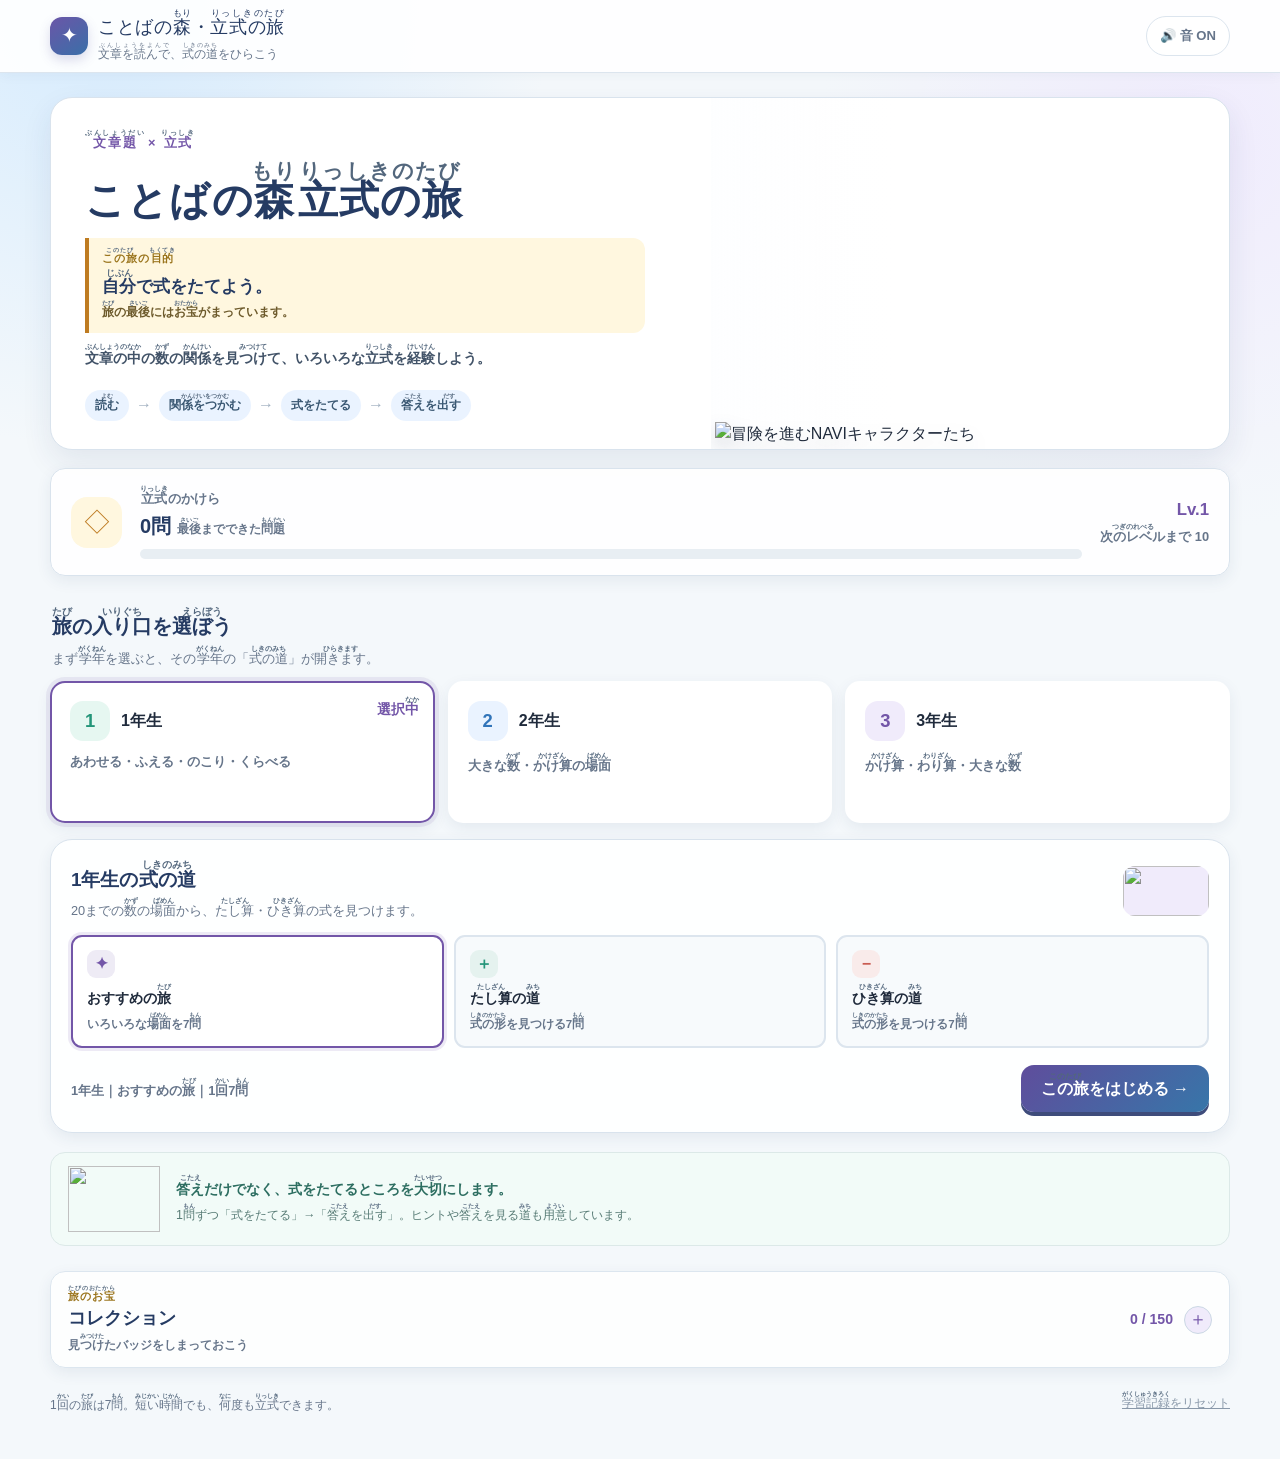
==== commit 4a11005b: "Refresh start screen assets after content updates" ====
--- a/index.html
+++ b/index.html
@@ -101,6 +101,6 @@
     </footer>
   </main>
 
-  <script type="module" src="index.js?v=20261022-10"></script>
+  <script type="module" src="index.js?v=20261022-13"></script>
 </body>
 </html>
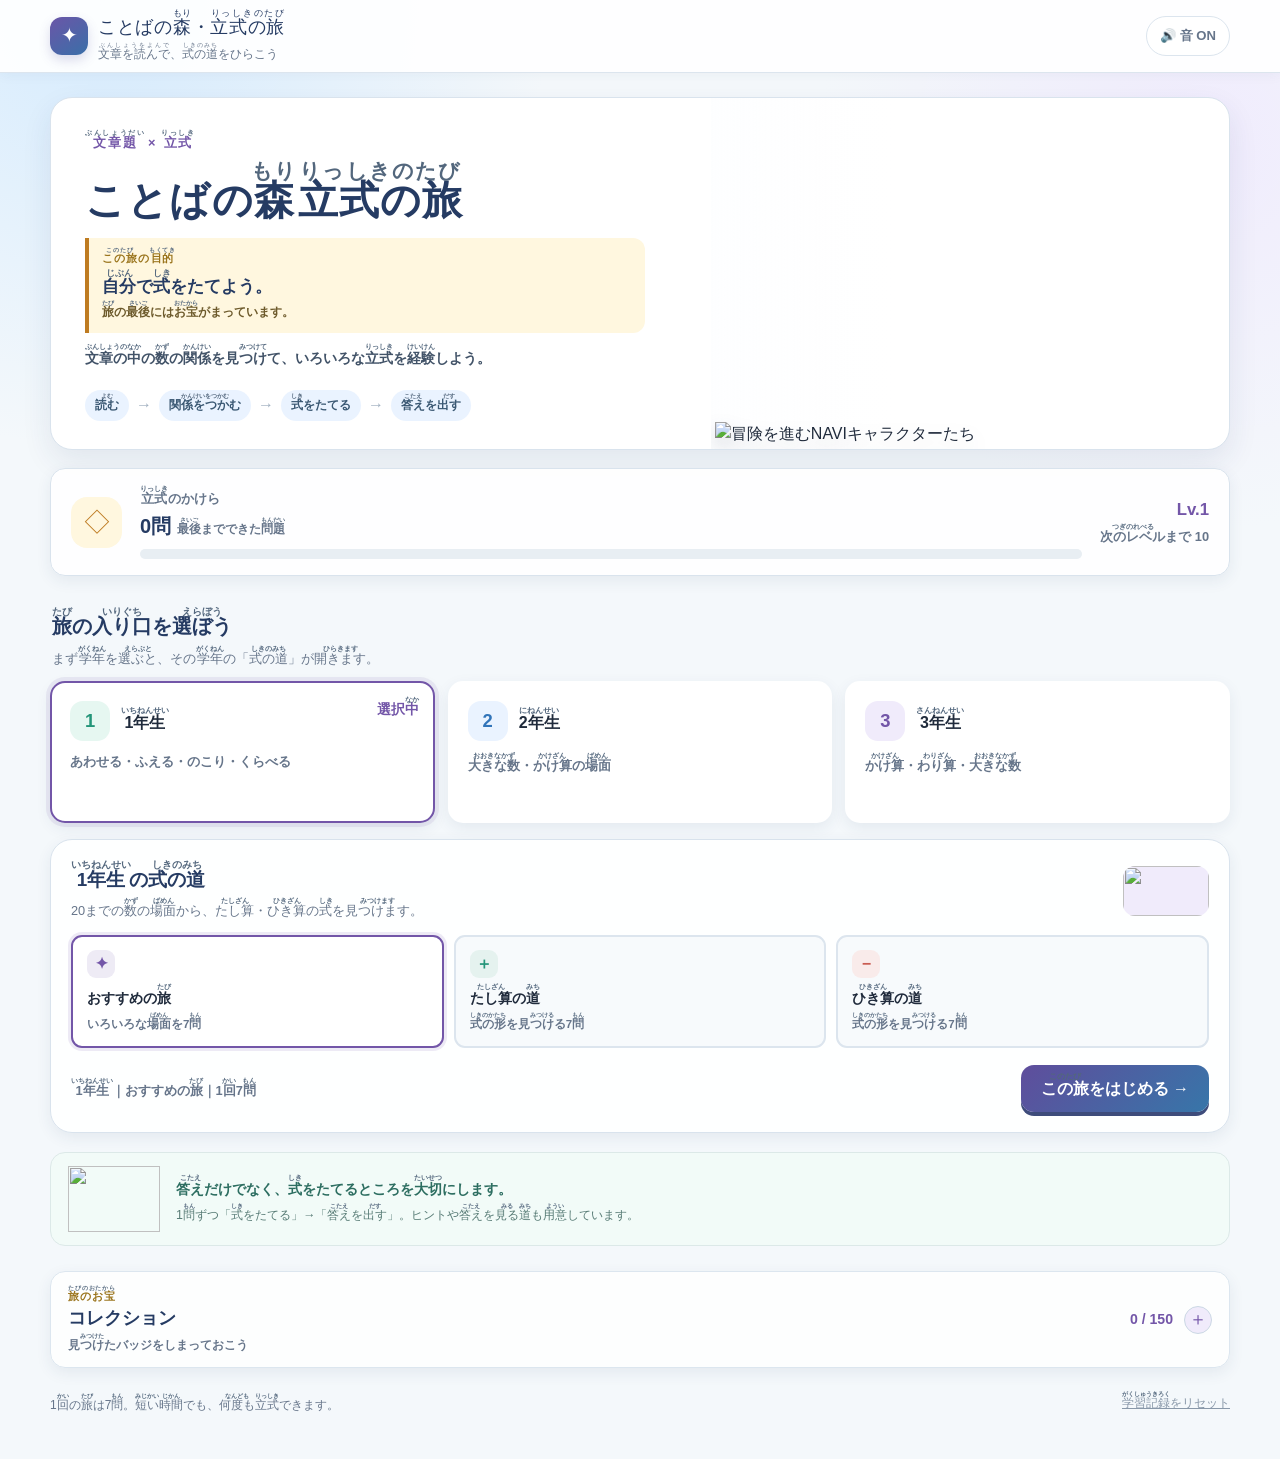
==== commit a326c9ff: "Refresh entry page asset after furigana review" ====
--- a/index.html
+++ b/index.html
@@ -101,6 +101,6 @@
     </footer>
   </main>
 
-  <script type="module" src="index.js?v=20261022-13"></script>
+  <script type="module" src="index.js?v=20261022-14"></script>
 </body>
 </html>
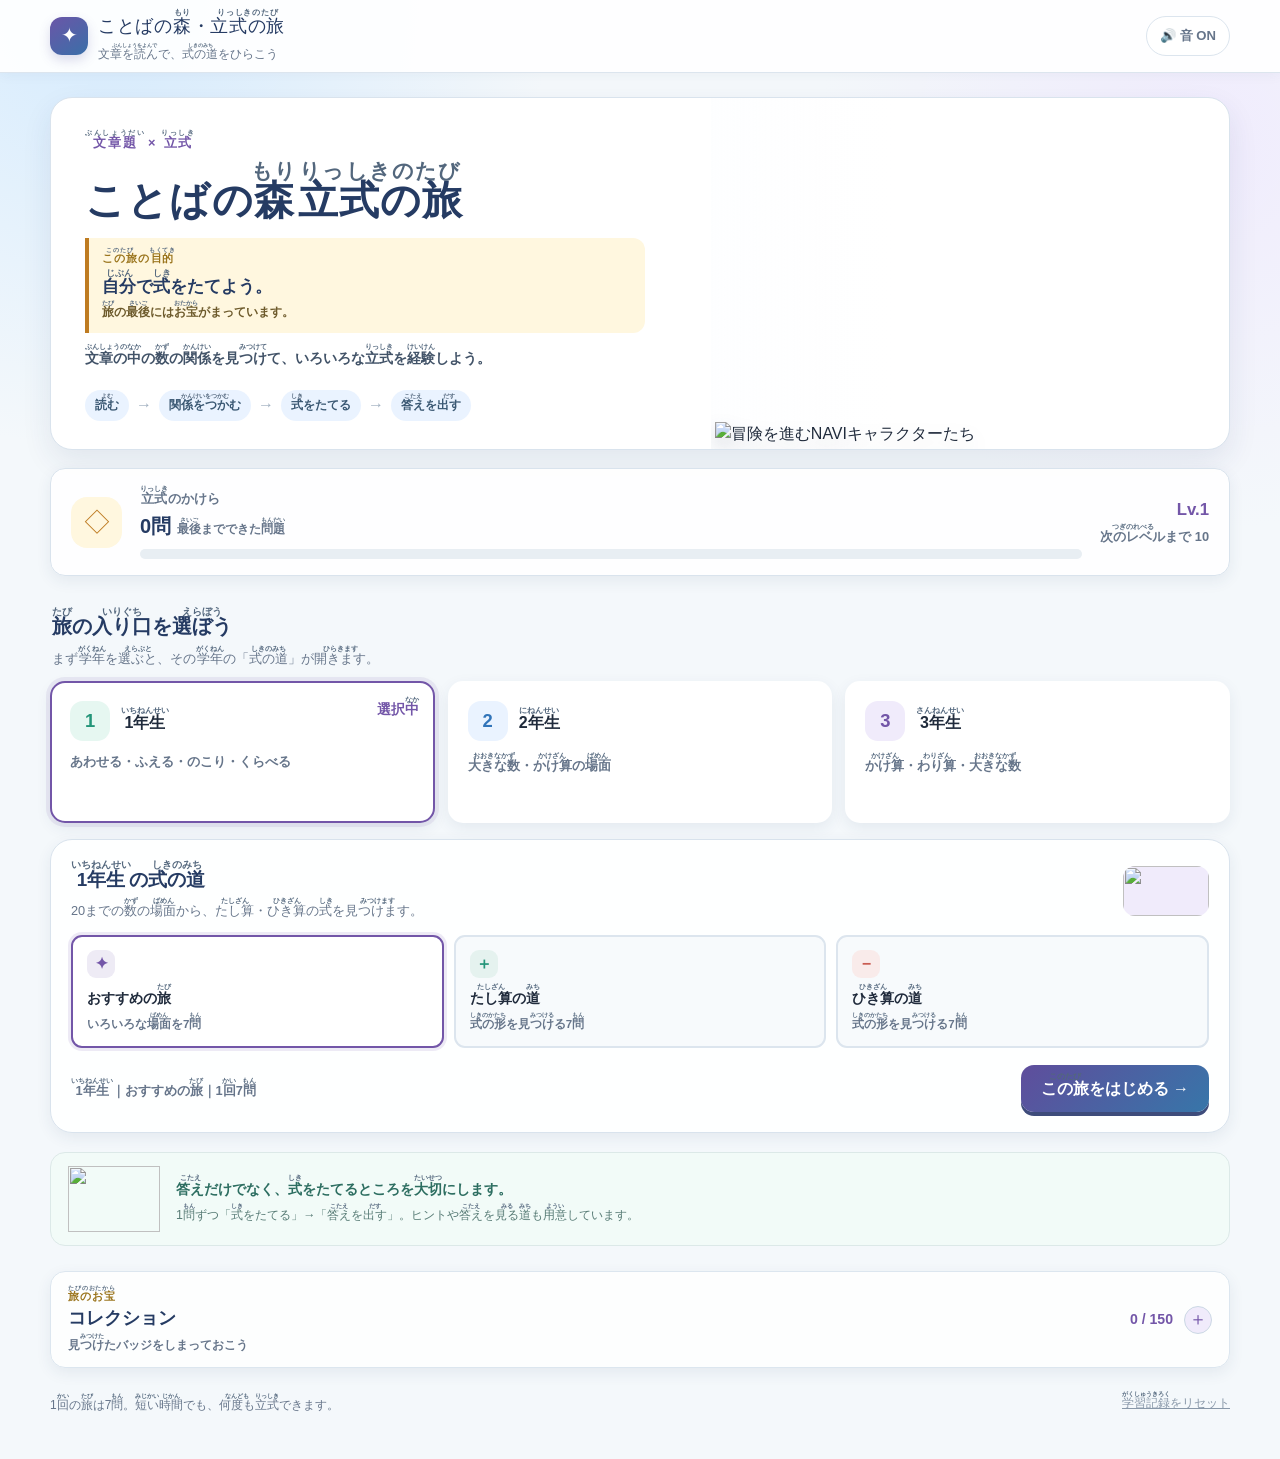
==== commit 7c9bb2ce: "Refresh start screen styles for furigana" ====
--- a/index.html
+++ b/index.html
@@ -5,7 +5,7 @@
   <meta name="viewport" content="width=device-width, initial-scale=1.0">
   <meta name="description" content="文章題を読んで式をたてる、小学生向け算数Web教材">
   <title>ことばの森｜文章題の立式</title>
-  <link rel="stylesheet" href="styles.css?v=20261022-8">
+  <link rel="stylesheet" href="styles.css?v=20261022-9">
 </head>
 <body>
   <header class="portal-header">
--- a/styles.css
+++ b/styles.css
@@ -1876,6 +1876,21 @@
   ruby-align: center;
 }
 
+/* ヘッダー内のタイトルにも同じ読みやすさを適用 */
+.portal-header ruby,
+.quest-header ruby {
+  ruby-position: over;
+  ruby-align: center;
+}
+
+.portal-header rt,
+.quest-header rt {
+  color: #53677d;
+  font-size: 0.45em;
+  font-weight: 700;
+  line-height: 1;
+}
+
 .portal-main rt {
   color: #53677d;
   font-size: 0.52em;
